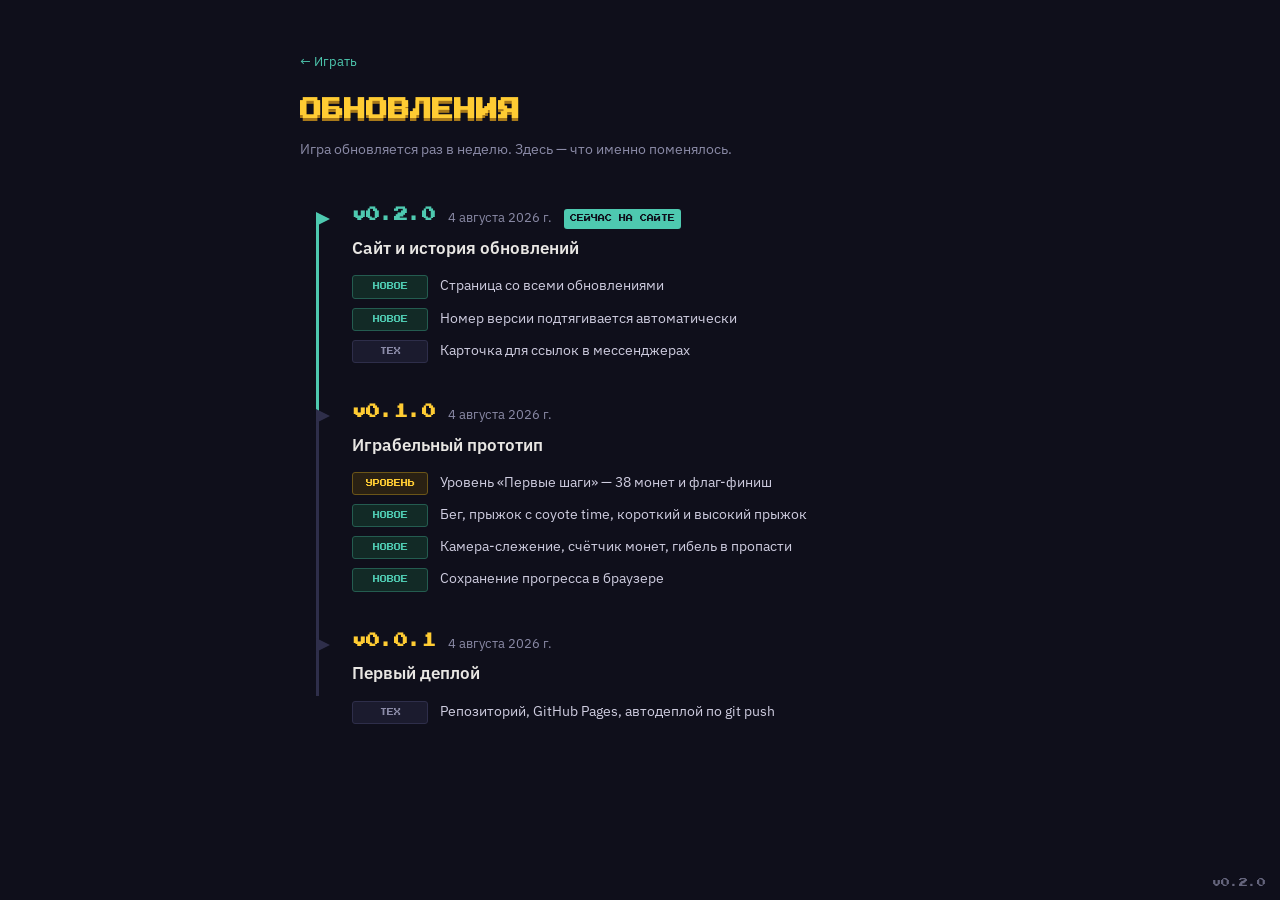
==== changelog.html @ 9ce71436 "feat: changelog page and link previews" ====
<!DOCTYPE html>
<html lang="ru">
<head>
<meta charset="UTF-8">
<meta name="viewport" content="width=device-width, initial-scale=1.0">
<title>Обновления — Max Game</title>
<meta name="description" content="Что менялось в Max Game от версии к версии.">

<link rel="icon" href="favicon.svg" type="image/svg+xml">

<meta property="og:type" content="article">
<meta property="og:site_name" content="Max Game">
<meta property="og:title" content="Обновления — Max Game">
<meta property="og:description" content="Что менялось в Max Game от версии к версии.">
<meta property="og:url" content="https://maxshplmax.github.io/max-game/changelog.html">
<meta property="og:image" content="https://maxshplmax.github.io/max-game/og.png">
<meta name="twitter:card" content="summary_large_image">

<link rel="preconnect" href="https://fonts.googleapis.com">
<link rel="preconnect" href="https://fonts.gstatic.com" crossorigin>
<link href="https://fonts.googleapis.com/css2?family=Press+Start+2P&family=IBM+Plex+Sans:wght@400;600&display=swap" rel="stylesheet">
<link rel="stylesheet" href="style.css">
</head>
<body class="page-log">

  <header class="log-head">
    <a class="back" href="index.html">&larr; Играть</a>
    <h1>ОБНОВЛЕНИЯ</h1>
    <p>Игра обновляется раз в неделю. Здесь — что именно поменялось.</p>
  </header>

  <main id="releases"></main>

  <div id="version"></div>

  <script src="changelog.js"></script>
  <script src="src/site.js"></script>
</body>
</html>
---- style.css ----
/* ===========================================================
   ОБЩИЕ СТИЛИ
   =========================================================== */

:root {
  --night:  #0f0f1b;
  --panel:  #1b1b2e;
  --edge:   #2e2e4a;
  --gold:   #ffcc33;
  --mint:   #4ec9b0;
  --text:   #e8e6e3;
  --muted:  #8b8ba7;
}

* { box-sizing: border-box; }

body {
  margin: 0;
  background: var(--night);
  color: var(--text);
  font-family: 'IBM Plex Sans', system-ui, sans-serif;
  line-height: 1.6;
}

a { color: var(--mint); }
a:hover { color: var(--gold); }

:focus-visible {
  outline: 2px solid var(--gold);
  outline-offset: 3px;
}

.pixel {
  font-family: 'Press Start 2P', monospace;
  letter-spacing: 1px;
  line-height: 1.5;
}

/* ---------- главная ---------------------------------------- */

.page-game {
  min-height: 100vh;
  display: flex;
  flex-direction: column;
  align-items: center;
  justify-content: center;
  gap: 20px;
  padding: 24px 16px 64px;
}

h1.title {
  font-family: 'Press Start 2P', monospace;
  font-size: clamp(14px, 3.2vw, 24px);
  color: var(--gold);
  margin: 0;
  letter-spacing: 1px;
  text-shadow: 0 3px 0 #a8791a;
}

#game {
  border: 3px solid var(--edge);
  border-radius: 4px;
  box-shadow: 0 12px 40px rgba(0, 0, 0, 0.6);
  line-height: 0;
  max-width: 100%;
}

#game canvas { max-width: 100%; height: auto; }

.hint {
  font-size: 13px;
  color: var(--muted);
  text-align: center;
  max-width: 620px;
  margin: 0;
}

kbd {
  background: var(--panel);
  border: 1px solid var(--edge);
  border-bottom-width: 2px;
  border-radius: 3px;
  padding: 2px 7px;
  font-size: 12px;
  color: var(--text);
}

/* полоска «свежее обновление» */
.whats-new {
  display: flex;
  align-items: center;
  gap: 14px;
  flex-wrap: wrap;
  justify-content: center;
  background: var(--panel);
  border: 1px solid var(--edge);
  border-left: 3px solid var(--gold);
  border-radius: 4px;
  padding: 12px 18px;
  max-width: 620px;
  font-size: 14px;
}

.whats-new .eyebrow {
  font-family: 'Press Start 2P', monospace;
  font-size: 8px;
  color: var(--gold);
  text-transform: uppercase;
}

.whats-new .what { color: var(--text); }
.whats-new .when { color: var(--muted); font-size: 13px; }

.site-footer {
  display: flex;
  gap: 20px;
  font-size: 13px;
  color: var(--muted);
  flex-wrap: wrap;
  justify-content: center;
}

#version {
  position: fixed;
  bottom: 10px;
  right: 14px;
  font-family: 'Press Start 2P', monospace;
  font-size: 9px;
  color: var(--muted);
  opacity: 0.7;
}

/* ---------- страница обновлений ---------------------------- */

.page-log {
  max-width: 720px;
  margin: 0 auto;
  padding: 48px 20px 80px;
}

.log-head { margin-bottom: 44px; }

.log-head .back {
  font-size: 13px;
  text-decoration: none;
  display: inline-block;
  margin-bottom: 20px;
}

.log-head h1 {
  font-family: 'Press Start 2P', monospace;
  font-size: clamp(16px, 4vw, 22px);
  color: var(--gold);
  margin: 0 0 10px;
  text-shadow: 0 3px 0 #a8791a;
}

.log-head p { color: var(--muted); margin: 0; font-size: 14px; }

/* запись = «уровень» с флагом на шесте */
.release {
  display: grid;
  grid-template-columns: 34px 1fr;
  gap: 18px;
}

.release .rail {
  position: relative;
  display: flex;
  justify-content: center;
}

/* шест */
.release .rail::before {
  content: '';
  position: absolute;
  top: 10px;
  bottom: -10px;
  width: 3px;
  background: var(--edge);
}

.release:last-child .rail::before { bottom: 50%; }

/* флажок */
.release .flag {
  position: relative;
  width: 0;
  height: 0;
  margin-top: 8px;
  border-top: 7px solid transparent;
  border-bottom: 7px solid transparent;
  border-left: 14px solid var(--edge);
  transform: translateX(6px);
}

.release.is-latest .flag { border-left-color: var(--mint); }
.release.is-latest .rail::before { background: var(--mint); }

.release .body { padding-bottom: 38px; }

.release .meta {
  display: flex;
  align-items: baseline;
  gap: 12px;
  flex-wrap: wrap;
}

.release .ver {
  font-family: 'Press Start 2P', monospace;
  font-size: 14px;
  color: var(--gold);
  margin: 0;
}

.release.is-latest .ver { color: var(--mint); }

.release time { color: var(--muted); font-size: 13px; }

.release .now {
  font-family: 'Press Start 2P', monospace;
  font-size: 7px;
  color: var(--night);
  background: var(--mint);
  padding: 4px 6px;
  border-radius: 3px;
  text-transform: uppercase;
}

.release h3 {
  margin: 6px 0 12px;
  font-size: 17px;
  font-weight: 600;
}

.release ul {
  list-style: none;
  margin: 0;
  padding: 0;
  display: flex;
  flex-direction: column;
  gap: 8px;
}

.release li {
  display: grid;
  grid-template-columns: 76px 1fr;
  gap: 12px;
  align-items: baseline;
  font-size: 14px;
  color: #cfcde0;
}

.tag {
  font-family: 'Press Start 2P', monospace;
  font-size: 7px;
  text-align: center;
  padding: 5px 0;
  border-radius: 3px;
  text-transform: uppercase;
  border: 1px solid;
}

.tag-level { color: var(--gold); border-color: #6b5518; background: #2a2113; }
.tag-feat  { color: var(--mint); border-color: #245c50; background: #122a26; }
.tag-fix   { color: #ff9a76;     border-color: #6b3a28; background: #2a1a13; }
.tag-chore { color: var(--muted); border-color: var(--edge); background: var(--panel); }

@media (max-width: 480px) {
  .release li { grid-template-columns: 1fr; gap: 4px; }
  .tag { justify-self: start; padding: 5px 8px; }
}
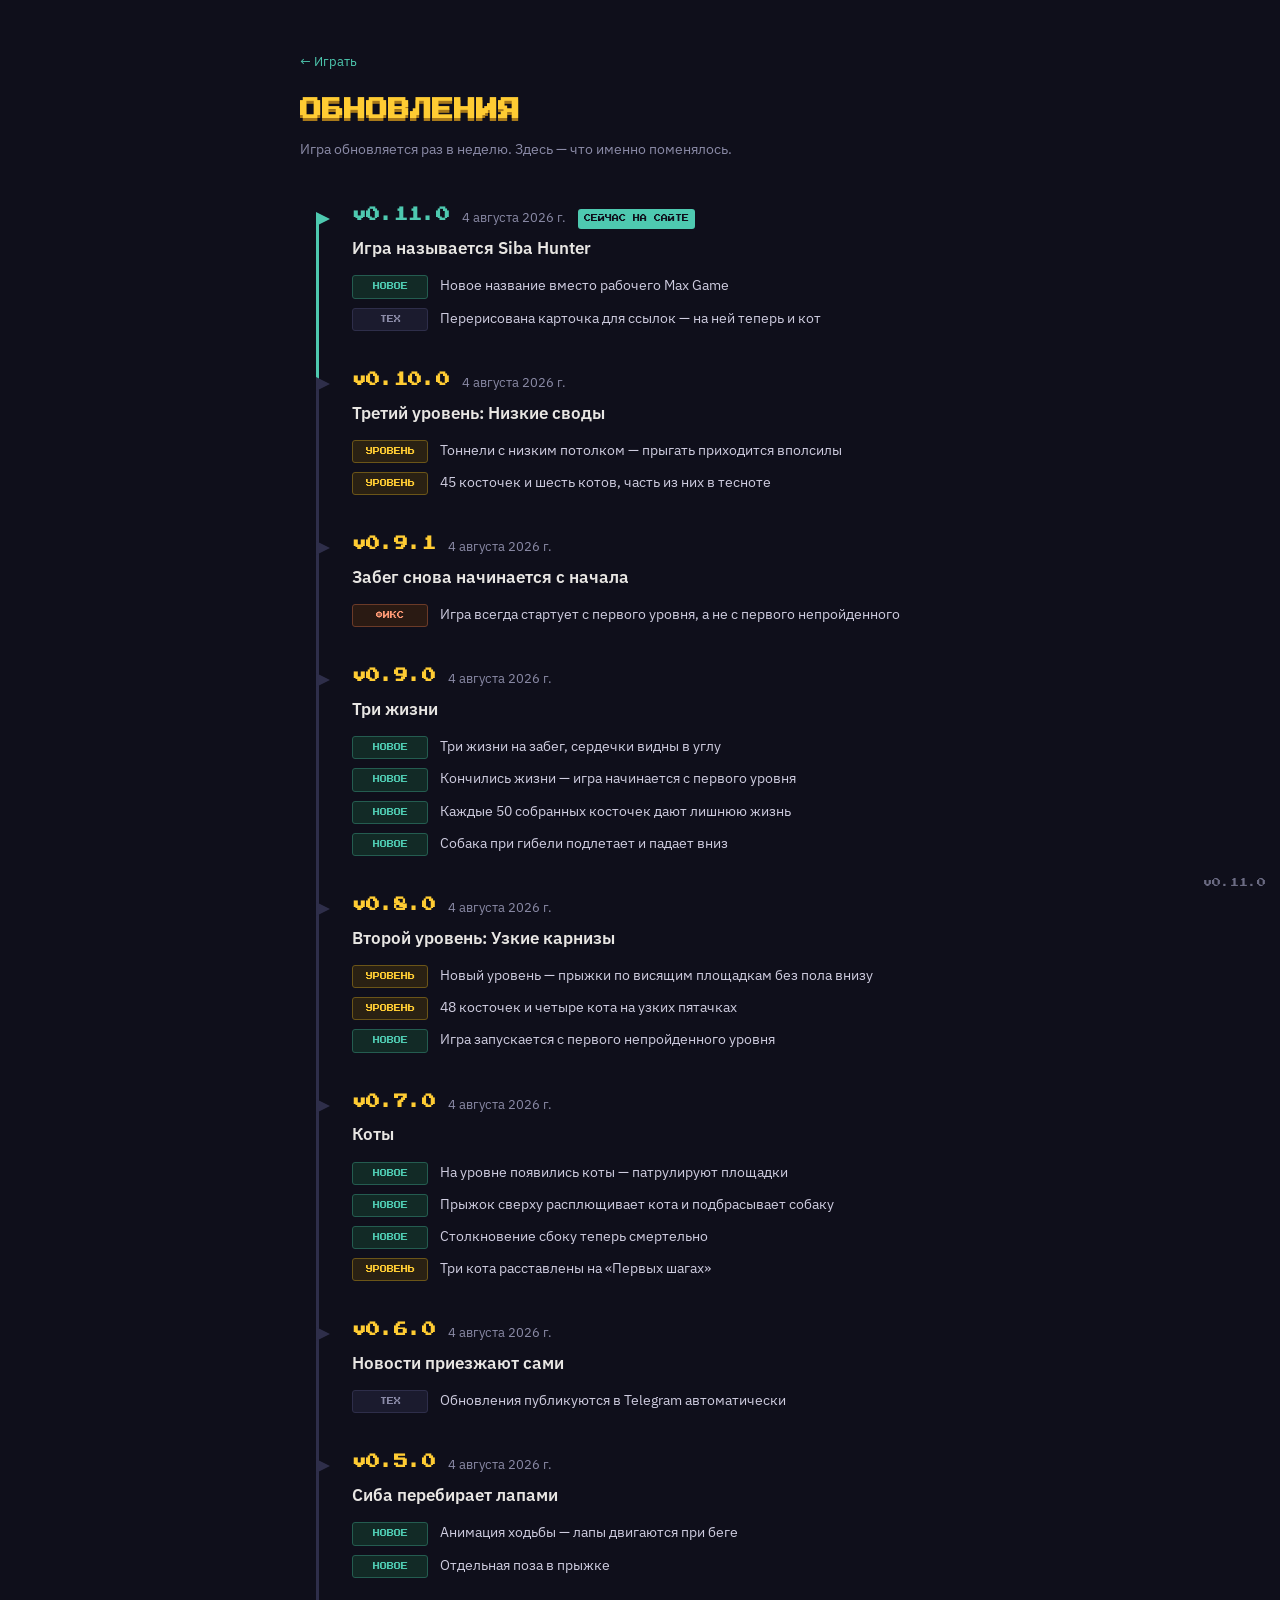
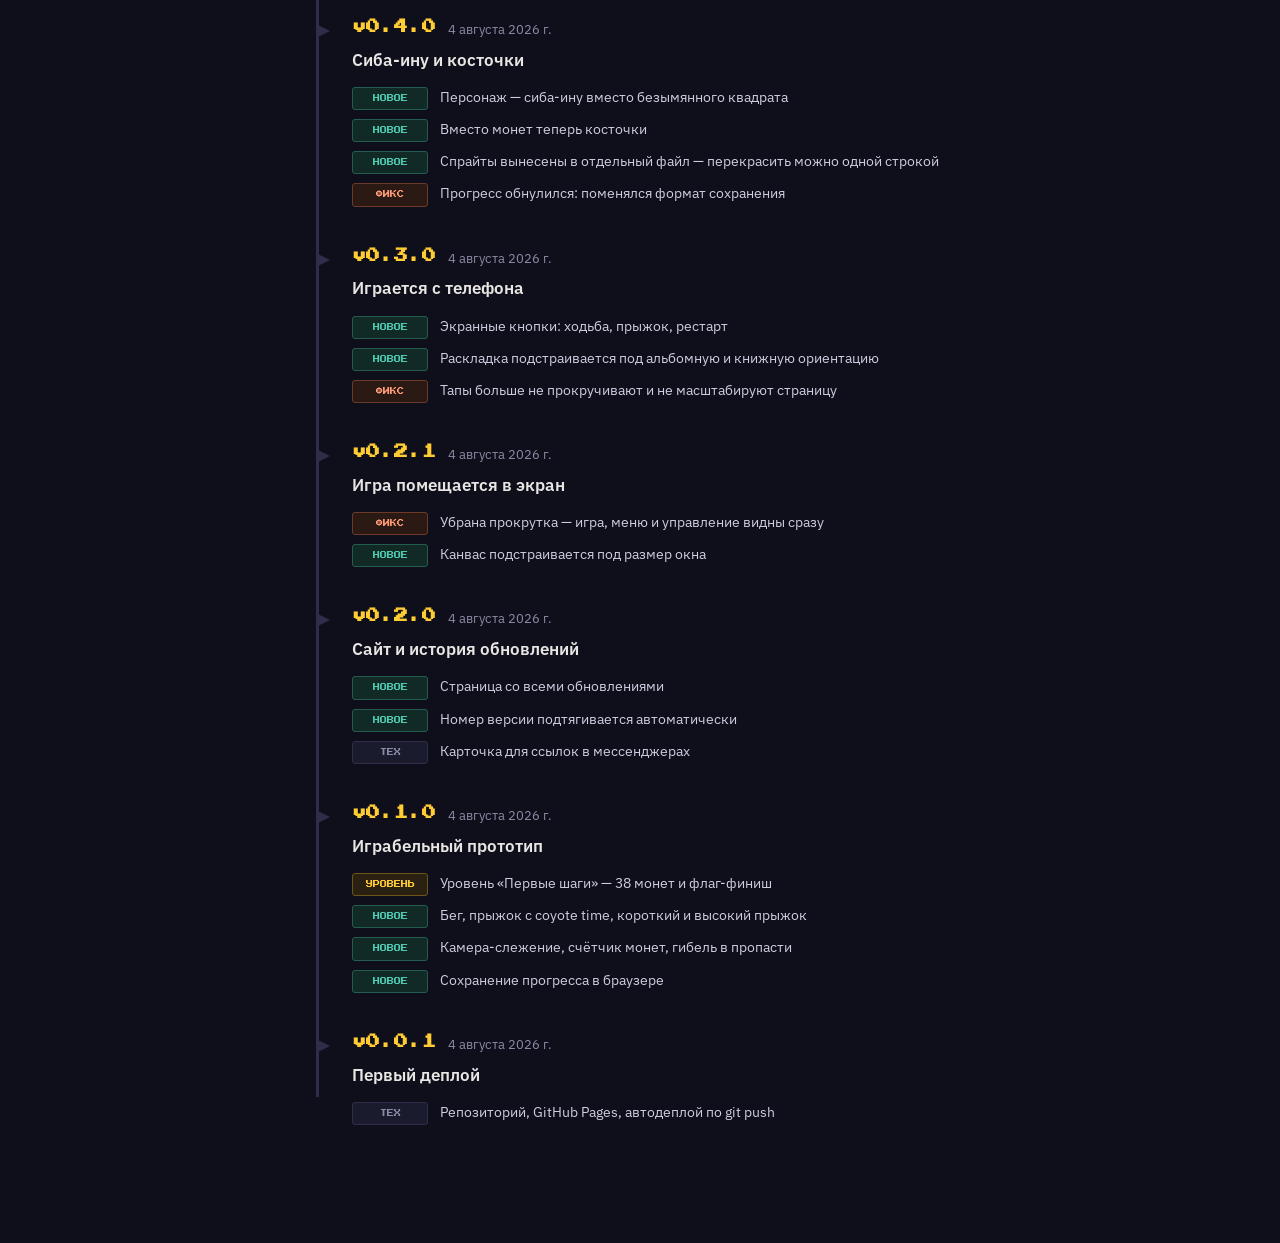
==== commit 0df97dc1: "feat: rename to Siba Hunter" ====
--- a/changelog.html
+++ b/changelog.html
@@ -3,15 +3,15 @@
 <head>
 <meta charset="UTF-8">
 <meta name="viewport" content="width=device-width, initial-scale=1.0">
-<title>Обновления — Max Game</title>
-<meta name="description" content="Что менялось в Max Game от версии к версии.">
+<title>Обновления — Siba Hunter</title>
+<meta name="description" content="Что менялось в Siba Hunter от версии к версии.">
 
 <link rel="icon" href="favicon.svg" type="image/svg+xml">
 
 <meta property="og:type" content="article">
-<meta property="og:site_name" content="Max Game">
-<meta property="og:title" content="Обновления — Max Game">
-<meta property="og:description" content="Что менялось в Max Game от версии к версии.">
+<meta property="og:site_name" content="Siba Hunter">
+<meta property="og:title" content="Обновления — Siba Hunter">
+<meta property="og:description" content="Что менялось в Siba Hunter от версии к версии.">
 <meta property="og:url" content="https://maxshplmax.github.io/max-game/changelog.html">
 <meta property="og:image" content="https://maxshplmax.github.io/max-game/og.png">
 <meta name="twitter:card" content="summary_large_image">
--- a/style.css
+++ b/style.css
@@ -36,47 +36,76 @@
   line-height: 1.5;
 }
 
-/* ---------- главная ---------------------------------------- */
-
-.page-game {
-  min-height: 100vh;
+/* ---------- главная: шапка + игра + подвал ------------------ */
+/* Вся страница ровно в один экран, без прокрутки.               */
+
+html { height: 100%; }
+
+body.page-game {
+  height: 100dvh;
   display: flex;
   flex-direction: column;
+  overflow: hidden;
+  overscroll-behavior: none;   /* без «потянуть, чтобы обновить» */
+}
+
+.bar {
+  flex: 0 0 auto;
+  display: flex;
   align-items: center;
-  justify-content: center;
-  gap: 20px;
-  padding: 24px 16px 64px;
-}
-
-h1.title {
-  font-family: 'Press Start 2P', monospace;
-  font-size: clamp(14px, 3.2vw, 24px);
-  color: var(--gold);
-  margin: 0;
-  letter-spacing: 1px;
-  text-shadow: 0 3px 0 #a8791a;
-}
-
-#game {
-  border: 3px solid var(--edge);
-  border-radius: 4px;
-  box-shadow: 0 12px 40px rgba(0, 0, 0, 0.6);
-  line-height: 0;
-  max-width: 100%;
-}
-
-#game canvas { max-width: 100%; height: auto; }
-
-.hint {
+  justify-content: space-between;
+  gap: 12px 20px;
+  flex-wrap: wrap;
+  padding: 9px 16px;
+  background: var(--panel);
   font-size: 13px;
   color: var(--muted);
-  text-align: center;
-  max-width: 620px;
-  margin: 0;
+}
+
+.bar-top    { border-bottom: 1px solid var(--edge); }
+.bar-bottom { border-top: 1px solid var(--edge); }
+
+.bar a { text-decoration: none; }
+
+.brand {
+  font-family: 'Press Start 2P', monospace;
+  font-size: 13px;
+  color: var(--gold);
+  text-shadow: 0 2px 0 #a8791a;
+}
+
+.bar-links {
+  display: flex;
+  align-items: center;
+  gap: 18px;
+}
+
+#version {
+  font-family: 'Press Start 2P', monospace;
+  font-size: 9px;
+  color: var(--muted);
+  opacity: 0.75;
+}
+
+/* игра забирает всю оставшуюся высоту */
+#game {
+  flex: 1 1 auto;
+  min-height: 0;
+  background: #0a0a12;
+  position: relative;   /* точка отсчёта для экранных кнопок */
+}
+
+#game canvas { display: block; }
+
+.controls {
+  display: flex;
+  align-items: center;
+  gap: 6px;
+  flex-wrap: wrap;
 }
 
 kbd {
-  background: var(--panel);
+  background: var(--night);
   border: 1px solid var(--edge);
   border-bottom-width: 2px;
   border-radius: 3px;
@@ -85,49 +114,113 @@
   color: var(--text);
 }
 
-/* полоска «свежее обновление» */
 .whats-new {
   display: flex;
   align-items: center;
-  gap: 14px;
-  flex-wrap: wrap;
-  justify-content: center;
-  background: var(--panel);
-  border: 1px solid var(--edge);
-  border-left: 3px solid var(--gold);
-  border-radius: 4px;
-  padding: 12px 18px;
-  max-width: 620px;
-  font-size: 14px;
+  gap: 9px;
+  min-width: 0;
 }
 
 .whats-new .eyebrow {
   font-family: 'Press Start 2P', monospace;
-  font-size: 8px;
+  font-size: 7px;
   color: var(--gold);
   text-transform: uppercase;
-}
-
-.whats-new .what { color: var(--text); }
-.whats-new .when { color: var(--muted); font-size: 13px; }
-
-.site-footer {
-  display: flex;
-  gap: 20px;
-  font-size: 13px;
-  color: var(--muted);
-  flex-wrap: wrap;
-  justify-content: center;
-}
-
-#version {
+  white-space: nowrap;
+}
+
+.whats-new .what {
+  color: var(--text);
+  overflow: hidden;
+  text-overflow: ellipsis;
+  white-space: nowrap;
+}
+
+@media (max-width: 700px) {
+  .bar { font-size: 12px; padding: 7px 12px; }
+  .brand { font-size: 11px; }
+  .bar-links { gap: 12px; }
+  .whats-new { display: none; }
+}
+
+
+/* ---------- экранные кнопки (телефон) ---------------------- */
+
+.touchpad {
+  position: absolute;
+  inset: 0;
+  z-index: 5;
+  pointer-events: none;   /* сквозные тапы, ловят только кнопки */
+}
+
+.tp-move,
+.tp-act {
+  position: absolute;
+  bottom: calc(14px + env(safe-area-inset-bottom, 0px));
+  display: flex;
+  align-items: flex-end;
+  gap: 12px;
+}
+
+.tp-move { left:  calc(14px + env(safe-area-inset-left, 0px)); }
+.tp-act  { right: calc(14px + env(safe-area-inset-right, 0px)); }
+
+.tp-btn {
+  pointer-events: auto;
+  touch-action: none;              /* тап не прокручивает страницу */
+  -webkit-tap-highlight-color: transparent;
+  user-select: none;
+  -webkit-user-select: none;
+  width: 62px;
+  height: 62px;
+  border-radius: 50%;
+  display: grid;
+  place-items: center;
+  font-size: 20px;
+  line-height: 1;
+  color: var(--text);
+  background: rgba(27, 27, 46, 0.55);
+  border: 2px solid rgba(232, 230, 227, 0.45);
+  backdrop-filter: blur(2px);
+  transition: background 60ms linear, transform 60ms linear;
+}
+
+.tp-btn.is-on {
+  background: rgba(255, 204, 51, 0.8);
+  border-color: var(--gold);
+  color: var(--night);
+  transform: scale(0.94);
+}
+
+.tp-jump  { width: 78px; height: 78px; font-size: 24px; }
+.tp-small { width: 44px; height: 44px; font-size: 16px; opacity: 0.65; }
+
+/* на сенсорных подсказки про клавиши бессмысленны */
+body.is-touch .controls { display: none; }
+
+.rotate-hint { display: none; }
+
+@media (orientation: portrait) {
+  body.is-touch .rotate-hint {
+    display: inline;
+    color: var(--gold);
+    font-size: 12px;
+  }
+}
+
+/* в альбомной на невысоких экранах ужимаем полосы */
+@media (orientation: landscape) and (max-height: 480px) {
+  .bar { padding: 5px 12px; font-size: 11px; }
+  .brand { font-size: 10px; }
+  .tp-btn  { width: 52px; height: 52px; font-size: 17px; }
+  .tp-jump { width: 64px; height: 64px; font-size: 20px; }
+}
+
+/* на странице обновлений бейдж версии висит в углу */
+.page-log #version {
   position: fixed;
   bottom: 10px;
   right: 14px;
-  font-family: 'Press Start 2P', monospace;
-  font-size: 9px;
-  color: var(--muted);
-  opacity: 0.7;
 }
 
 /* ---------- страница обновлений ---------------------------- */
